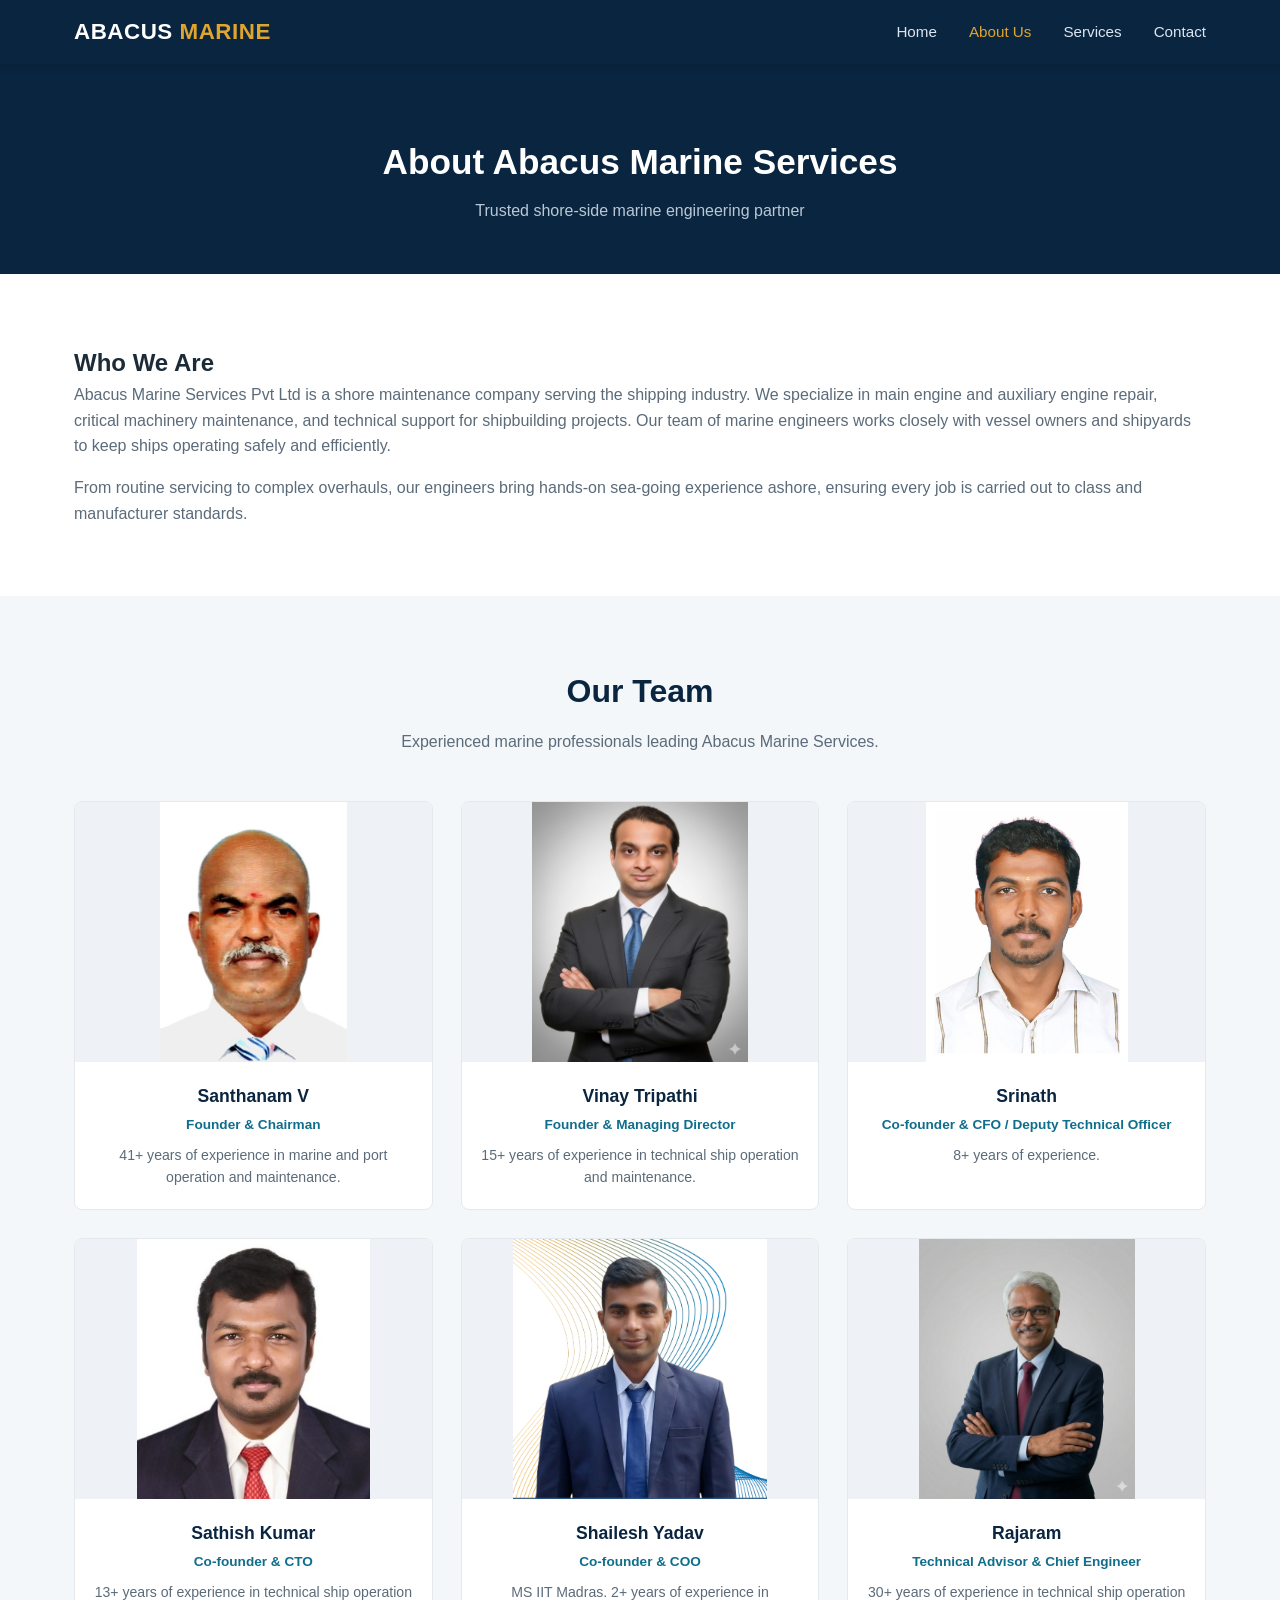
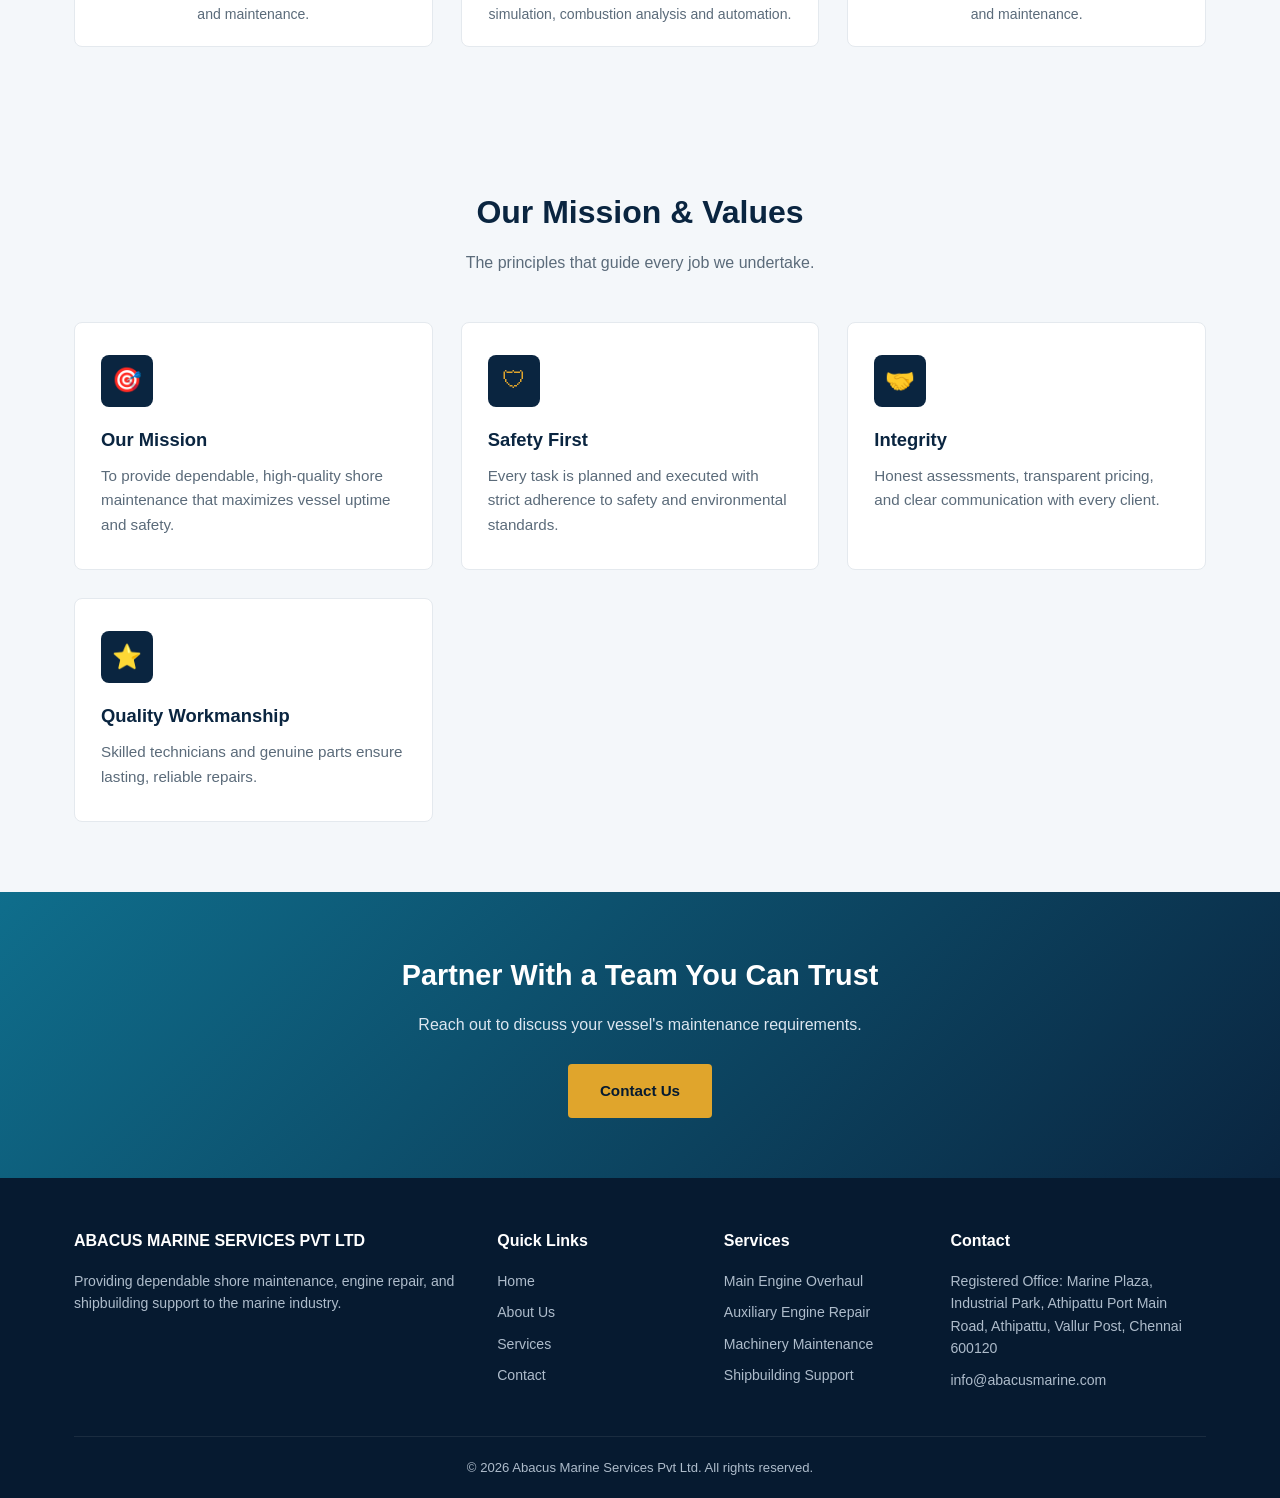
==== about.html @ f72a628b "Initial commit: Abacus Marine Services website" ====
<!DOCTYPE html>
<html lang="en">
<head>
<meta charset="UTF-8">
<meta name="viewport" content="width=device-width, initial-scale=1.0">
<title>About Us | Abacus Marine Services Pvt Ltd</title>
<link rel="stylesheet" href="css/style.css">
</head>
<body>

<header>
  <div class="navbar">
    <a href="index.html" class="logo">ABACUS <span>MARINE</span></a>
    <nav class="nav-links">
      <a href="index.html">Home</a>
      <a href="about.html" class="active">About Us</a>
      <a href="services.html">Services</a>
      <a href="contact.html">Contact</a>
    </nav>
    <button class="nav-toggle" aria-label="Toggle menu"><span></span><span></span><span></span></button>
  </div>
</header>

<section class="page-banner">
  <div class="container">
    <h1>About Abacus Marine Services</h1>
    <p>Trusted shore-side marine engineering partner</p>
  </div>
</section>

<section>
  <div class="container">
    <div class="text">
      <h2>Who We Are</h2>
      <p style="color:var(--gray);margin-bottom:16px;">Abacus Marine Services Pvt Ltd is a shore maintenance company serving the shipping industry. We specialize in main engine and auxiliary engine repair, critical machinery maintenance, and technical support for shipbuilding projects. Our team of marine engineers works closely with vessel owners and shipyards to keep ships operating safely and efficiently.</p>
      <p style="color:var(--gray);">From routine servicing to complex overhauls, our engineers bring hands-on sea-going experience ashore, ensuring every job is carried out to class and manufacturer standards.</p>
    </div>
  </div>
</section>

<section class="bg-light">
  <div class="container">
    <h2 class="section-title">Our Team</h2>
    <p class="section-sub">Experienced marine professionals leading Abacus Marine Services.</p>
    <div class="grid">
      <div class="team-card">
        <img src="images/team/santhanam-v.jpeg" alt="Santhanam V">
        <div class="team-info">
          <h3>Santhanam V</h3>
          <p class="role">Founder & Chairman</p>
          <p class="exp">41+ years of experience in marine and port operation and maintenance.</p>
        </div>
      </div>
      <div class="team-card">
        <img src="images/team/vinay-tripathi.jpeg" alt="Vinay Tripathi">
        <div class="team-info">
          <h3>Vinay Tripathi</h3>
          <p class="role">Founder & Managing Director</p>
          <p class="exp">15+ years of experience in technical ship operation and maintenance.</p>
        </div>
      </div>
      <div class="team-card">
        <img src="images/team/srinath.jpeg" alt="Srinath">
        <div class="team-info">
          <h3>Srinath</h3>
          <p class="role">Co-founder & CFO / Deputy Technical Officer</p>
          <p class="exp">8+ years of experience.</p>
        </div>
      </div>
      <div class="team-card">
        <img src="images/team/sathish-kumar.jpeg" alt="Sathish Kumar">
        <div class="team-info">
          <h3>Sathish Kumar</h3>
          <p class="role">Co-founder & CTO</p>
          <p class="exp">13+ years of experience in technical ship operation and maintenance.</p>
        </div>
      </div>
      <div class="team-card">
        <img src="images/team/shailesh-yadav.png" alt="Shailesh Yadav">
        <div class="team-info">
          <h3>Shailesh Yadav</h3>
          <p class="role">Co-founder & COO</p>
          <p class="exp">MS IIT Madras. 2+ years of experience in simulation, combustion analysis and automation.</p>
        </div>
      </div>
      <div class="team-card">
        <img src="images/team/rajaram.jpeg" alt="Rajaram">
        <div class="team-info">
          <h3>Rajaram</h3>
          <p class="role">Technical Advisor & Chief Engineer</p>
          <p class="exp">30+ years of experience in technical ship operation and maintenance.</p>
        </div>
      </div>
    </div>
  </div>
</section>

<section class="bg-light">
  <div class="container">
    <h2 class="section-title">Our Mission & Values</h2>
    <p class="section-sub">The principles that guide every job we undertake.</p>
    <div class="grid">
      <div class="card">
        <div class="icon">🎯</div>
        <h3>Our Mission</h3>
        <p>To provide dependable, high-quality shore maintenance that maximizes vessel uptime and safety.</p>
      </div>
      <div class="card">
        <div class="icon">🛡</div>
        <h3>Safety First</h3>
        <p>Every task is planned and executed with strict adherence to safety and environmental standards.</p>
      </div>
      <div class="card">
        <div class="icon">🤝</div>
        <h3>Integrity</h3>
        <p>Honest assessments, transparent pricing, and clear communication with every client.</p>
      </div>
      <div class="card">
        <div class="icon">⭐</div>
        <h3>Quality Workmanship</h3>
        <p>Skilled technicians and genuine parts ensure lasting, reliable repairs.</p>
      </div>
    </div>
  </div>
</section>

<section class="cta-band">
  <div class="container">
    <h2>Partner With a Team You Can Trust</h2>
    <p>Reach out to discuss your vessel's maintenance requirements.</p>
    <a href="contact.html" class="btn btn-primary">Contact Us</a>
  </div>
</section>

<footer>
  <div class="container">
    <div class="footer-grid">
      <div>
        <h4>ABACUS MARINE SERVICES PVT LTD</h4>
        <p>Providing dependable shore maintenance, engine repair, and shipbuilding support to the marine industry.</p>
      </div>
      <div>
        <h4>Quick Links</h4>
        <ul>
          <li><a href="index.html">Home</a></li>
          <li><a href="about.html">About Us</a></li>
          <li><a href="services.html">Services</a></li>
          <li><a href="contact.html">Contact</a></li>
        </ul>
      </div>
      <div>
        <h4>Services</h4>
        <ul>
          <li>Main Engine Overhaul</li>
          <li>Auxiliary Engine Repair</li>
          <li>Machinery Maintenance</li>
          <li>Shipbuilding Support</li>
        </ul>
      </div>
      <div>
        <h4>Contact</h4>
        <ul>
          <li>Registered Office: Marine Plaza, Industrial Park, Athipattu Port Main Road, Athipattu, Vallur Post, Chennai 600120</li>
          <li>info@abacusmarine.com</li>
        </ul>
      </div>
    </div>
    <div class="footer-bottom">
      &copy; 2026 Abacus Marine Services Pvt Ltd. All rights reserved.
    </div>
  </div>
</footer>

<script src="js/main.js"></script>
</body>
</html>
---- css/style.css ----
:root{
  --navy:#0a2540;
  --navy-dark:#061a30;
  --teal:#0f6e8c;
  --accent:#e0a52c;
  --light:#f4f7fa;
  --gray:#5b6b7a;
  --white:#ffffff;
}

*{margin:0;padding:0;box-sizing:border-box;}

body{
  font-family:'Segoe UI',Arial,sans-serif;
  color:#1c2b38;
  line-height:1.6;
  background:var(--white);
}

a{text-decoration:none;color:inherit;}
ul{list-style:none;}
img{max-width:100%;display:block;}

.container{
  max-width:1180px;
  margin:0 auto;
  padding:0 24px;
}

/* Header */
header{
  background:var(--navy);
  position:sticky;
  top:0;
  z-index:100;
  box-shadow:0 2px 8px rgba(0,0,0,.15);
}

.navbar{
  display:flex;
  align-items:center;
  justify-content:space-between;
  padding:14px 24px;
  max-width:1180px;
  margin:0 auto;
}

.logo{
  color:var(--white);
  font-size:1.4rem;
  font-weight:700;
  letter-spacing:.5px;
}
.logo span{color:var(--accent);}

.nav-links{
  display:flex;
  gap:32px;
}
.nav-links a{
  color:#dce6f0;
  font-weight:500;
  font-size:.95rem;
  transition:color .2s;
}
.nav-links a:hover, .nav-links a.active{color:var(--accent);}

.nav-toggle{
  display:none;
  flex-direction:column;
  gap:5px;
  cursor:pointer;
  background:none;
  border:none;
}
.nav-toggle span{
  width:26px;height:3px;background:var(--white);border-radius:2px;
}

/* Hero */
.hero{
  background:linear-gradient(rgba(6,26,48,.75),rgba(6,26,48,.75)),url('data:image/svg+xml;utf8,<svg xmlns="http://www.w3.org/2000/svg" width="1200" height="700"><rect width="1200" height="700" fill="%230a2540"/><path d="M0 500 Q300 450 600 500 T1200 500 V700 H0 Z" fill="%23133a5c"/></svg>');
  background-size:cover;
  background-position:center;
  color:var(--white);
  padding:110px 0 90px;
  text-align:center;
}
.hero h1{
  font-size:2.6rem;
  margin-bottom:16px;
  font-weight:700;
}
.hero p{
  font-size:1.15rem;
  color:#c9d6e3;
  max-width:640px;
  margin:0 auto 30px;
}

.btn{
  display:inline-block;
  padding:13px 30px;
  border-radius:4px;
  font-weight:600;
  font-size:.95rem;
  transition:all .2s;
  border:2px solid transparent;
}
.btn-primary{
  background:var(--accent);
  color:var(--navy-dark);
}
.btn-primary:hover{background:#c78f22;}
.btn-outline{
  border-color:var(--white);
  color:var(--white);
  margin-left:14px;
}
.btn-outline:hover{background:var(--white);color:var(--navy);}

/* Section generic */
section{padding:70px 0;}
.section-title{
  text-align:center;
  margin-bottom:12px;
  font-size:2rem;
  color:var(--navy);
}
.section-sub{
  text-align:center;
  color:var(--gray);
  max-width:600px;
  margin:0 auto 46px;
}

.bg-light{background:var(--light);}

/* Cards grid */
.grid{
  display:grid;
  grid-template-columns:repeat(auto-fit,minmax(270px,1fr));
  gap:28px;
}

.card{
  background:var(--white);
  border:1px solid #e4e9ee;
  border-radius:8px;
  padding:32px 26px;
  transition:transform .2s, box-shadow .2s;
}
.card:hover{
  transform:translateY(-5px);
  box-shadow:0 12px 24px rgba(10,37,64,.08);
}
.card .icon{
  width:52px;height:52px;
  background:var(--navy);
  color:var(--accent);
  border-radius:8px;
  display:flex;align-items:center;justify-content:center;
  font-size:1.5rem;
  margin-bottom:18px;
}
.card h3{color:var(--navy);margin-bottom:10px;font-size:1.15rem;}
.card p{color:var(--gray);font-size:.95rem;}

/* Stats */
.stats{
  background:var(--navy);
  color:var(--white);
  padding:50px 0;
}
.stats .grid{
  grid-template-columns:repeat(auto-fit,minmax(180px,1fr));
  text-align:center;
}
.stats h2{color:var(--accent);font-size:2.2rem;}
.stats p{color:#c9d6e3;font-size:.9rem;margin-top:6px;}

/* About */
.about-flex{
  display:flex;
  gap:50px;
  align-items:center;
  flex-wrap:wrap;
}
.about-flex .text{flex:1;min-width:280px;}
.about-flex .img-box{
  flex:1;min-width:280px;
  background:linear-gradient(135deg,var(--navy),var(--teal));
  border-radius:8px;
  height:320px;
  display:flex;align-items:center;justify-content:center;
  color:rgba(255,255,255,.5);
  font-size:.9rem;
}
.about-flex h2{color:var(--navy);margin-bottom:16px;font-size:1.8rem;}

/* Team */
.team-card{
  background:var(--white);
  border:1px solid #e4e9ee;
  border-radius:8px;
  overflow:hidden;
  text-align:center;
  transition:transform .2s, box-shadow .2s;
}
.team-card:hover{
  transform:translateY(-5px);
  box-shadow:0 12px 24px rgba(10,37,64,.08);
}
.team-card img{
  width:100%;
  height:260px;
  object-fit:contain;
  object-position:center;
  background:#eef2f6;
  display:block;
}
.team-card .team-info{padding:20px 18px;}
.team-card h3{color:var(--navy);margin-bottom:4px;font-size:1.1rem;}
.team-card .role{color:var(--teal);font-weight:600;font-size:.85rem;margin-bottom:8px;}
.team-card .exp{color:var(--gray);font-size:.88rem;}
.about-flex ul li{
  padding:6px 0 6px 26px;
  position:relative;
  color:var(--gray);
}
.about-flex ul li::before{
  content:"\2713";
  position:absolute;left:0;color:var(--teal);font-weight:700;
}

/* CTA band */
.cta-band{
  background:linear-gradient(135deg,var(--teal),var(--navy));
  color:var(--white);
  text-align:center;
  padding:60px 0;
}
.cta-band h2{margin-bottom:14px;font-size:1.8rem;}
.cta-band p{color:#dce6f0;margin-bottom:26px;}

/* Contact page */
.contact-wrap{
  display:grid;
  grid-template-columns:1fr 1fr;
  gap:50px;
}
@media(max-width:800px){.contact-wrap{grid-template-columns:1fr;}}

.form-group{margin-bottom:18px;}
.form-group label{
  display:block;font-weight:600;margin-bottom:6px;color:var(--navy);font-size:.9rem;
}
.form-group input, .form-group textarea, .form-group select{
  width:100%;padding:11px 14px;border:1px solid #d3dbe3;border-radius:5px;font-size:.95rem;font-family:inherit;
}
.form-group textarea{resize:vertical;min-height:120px;}

.info-item{
  display:flex;gap:16px;margin-bottom:26px;
}
.info-item .icon{
  width:46px;height:46px;flex-shrink:0;
  background:var(--light);
  color:var(--teal);
  border-radius:8px;
  display:flex;align-items:center;justify-content:center;
  font-size:1.2rem;
}
.info-item h4{color:var(--navy);margin-bottom:4px;}
.info-item p{color:var(--gray);font-size:.92rem;}

/* Services page detail */
.service-detail{
  display:flex;gap:40px;align-items:flex-start;flex-wrap:wrap;
  padding:40px 0;
  border-bottom:1px solid #e8edf2;
}
.service-detail:last-child{border-bottom:none;}
.service-detail .num{
  font-size:2.4rem;font-weight:800;color:#dbe4ec;flex-shrink:0;width:70px;
}
.service-detail h3{color:var(--navy);margin-bottom:10px;font-size:1.3rem;}
.service-detail p{color:var(--gray);}

/* Page header banner */
.page-banner{
  background:var(--navy);
  color:var(--white);
  text-align:center;
  padding:70px 0 50px;
}
.page-banner h1{font-size:2.2rem;margin-bottom:8px;}
.page-banner p{color:#b9c8d6;}

/* Footer */
footer{
  background:var(--navy-dark);
  color:#aebccb;
  padding:50px 0 20px;
}
.footer-grid{
  display:grid;
  grid-template-columns:2fr 1fr 1fr 1.3fr;
  gap:30px;
  margin-bottom:36px;
}
@media(max-width:700px){.footer-grid{grid-template-columns:1fr 1fr;}}
.footer-grid h4{color:var(--white);margin-bottom:16px;font-size:1rem;}
.footer-grid p{font-size:.88rem;}
.footer-grid li{margin-bottom:9px;font-size:.88rem;}
.footer-grid a:hover{color:var(--accent);}
.footer-bottom{
  border-top:1px solid rgba(255,255,255,.08);
  padding-top:20px;
  text-align:center;
  font-size:.82rem;
}

/* Responsive nav */
@media(max-width:820px){
  .nav-links{
    position:absolute;
    top:100%;left:0;right:0;
    background:var(--navy);
    flex-direction:column;
    padding:10px 24px 20px;
    display:none;
    gap:6px;
  }
  .nav-links.open{display:flex;}
  .nav-toggle{display:flex;}
  .hero h1{font-size:2rem;}
}
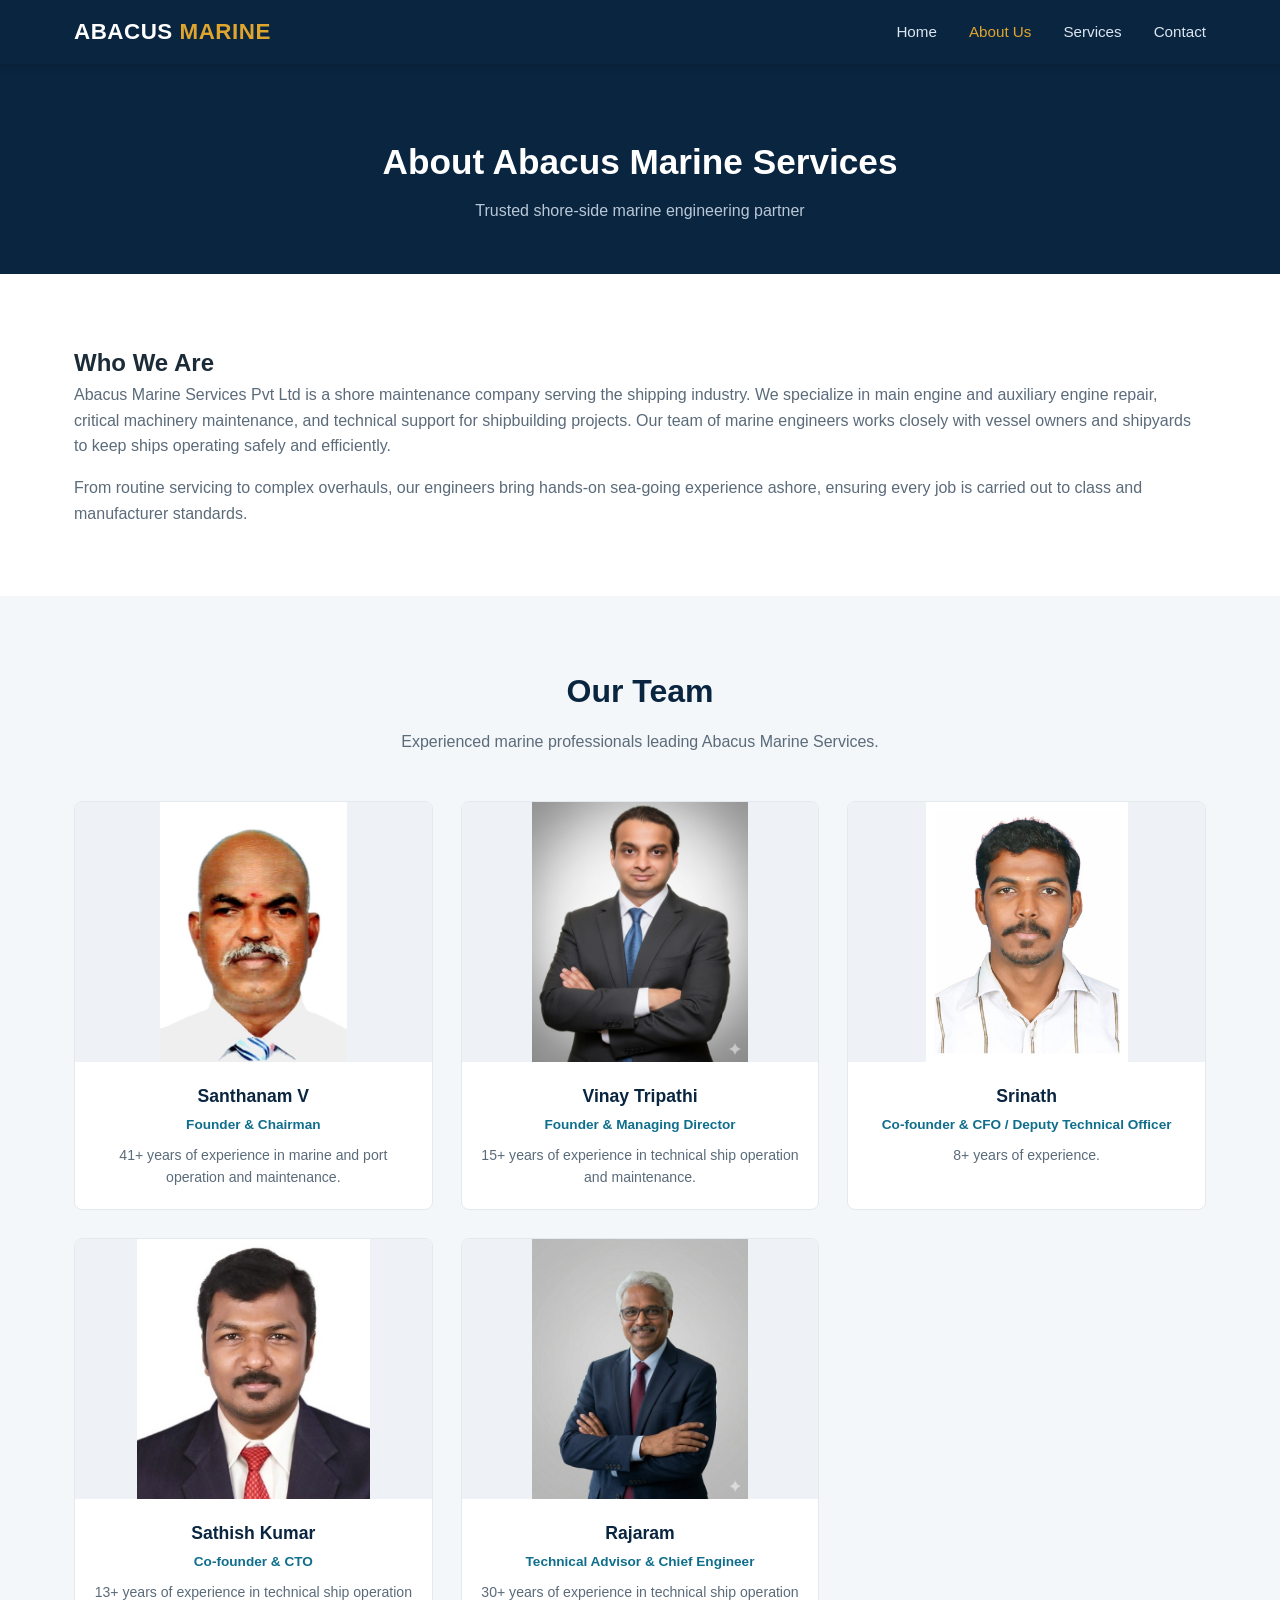
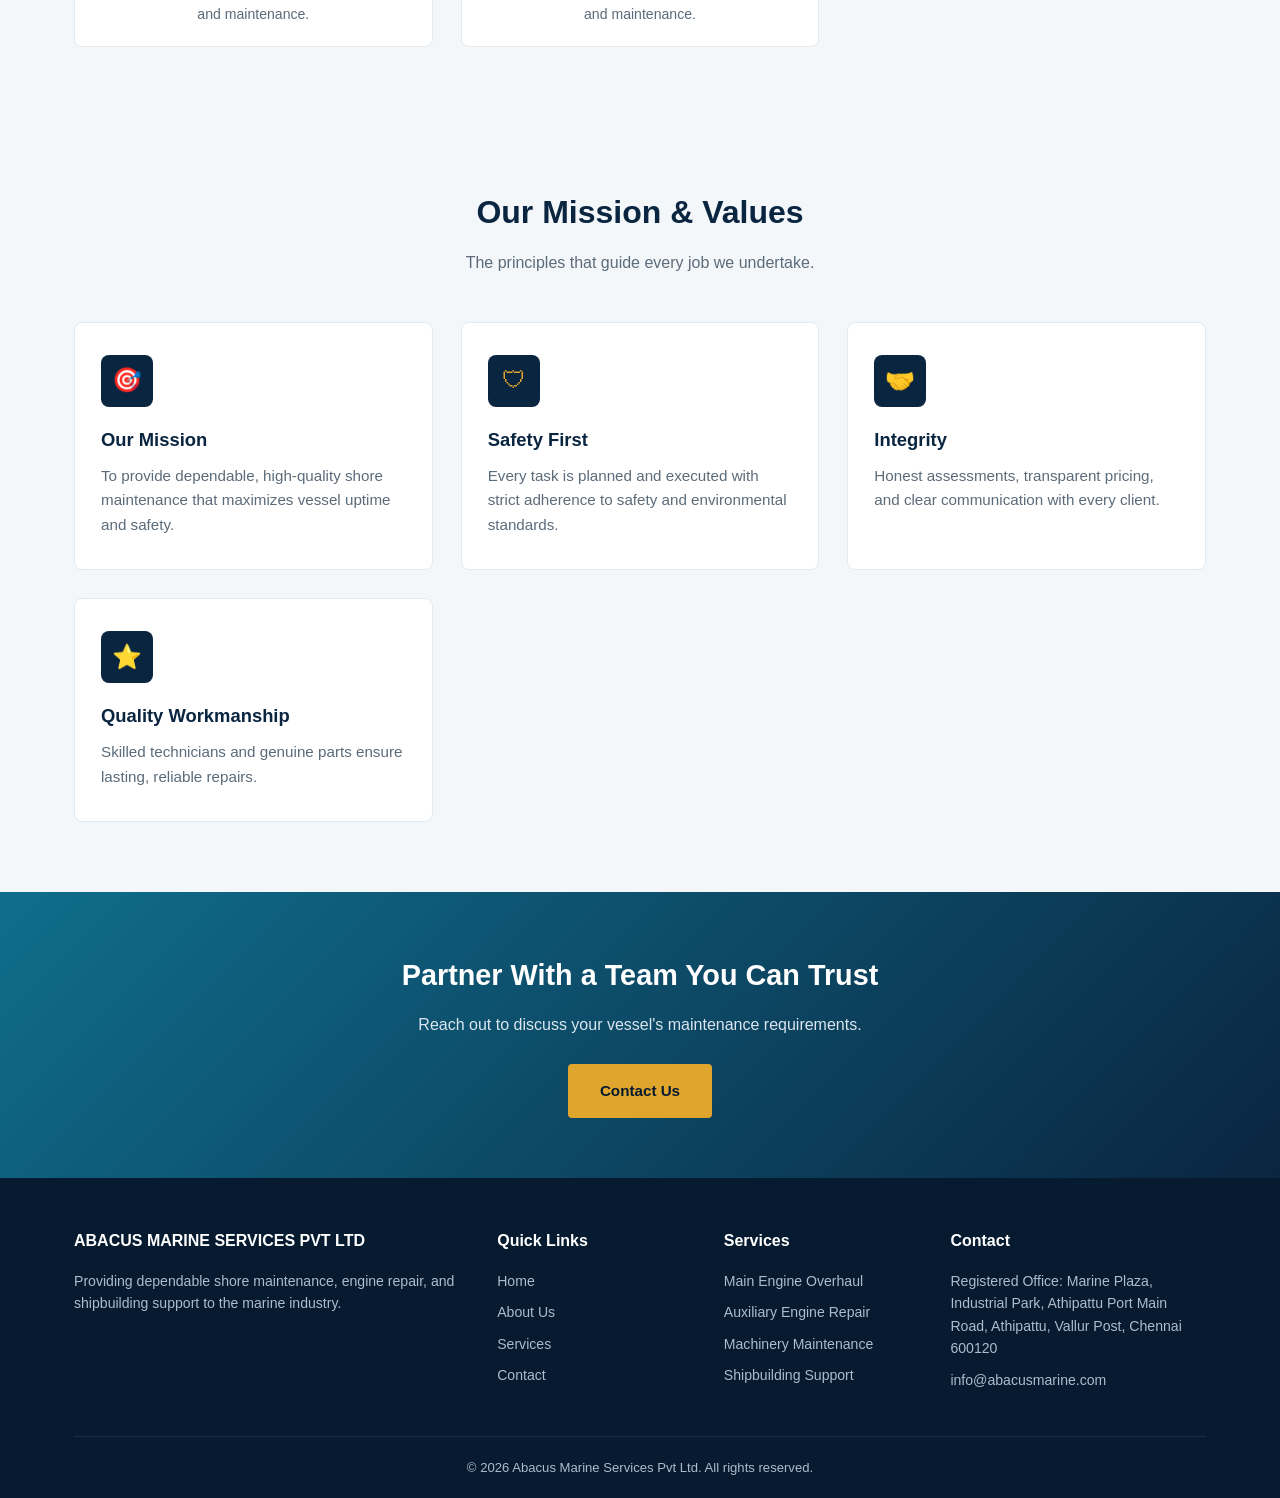
==== commit 6da0bfa4: "fix: remove Shailesh Yadav from team section in about.html Co-Authored-By: Claude Sonnet 4.6 <norepl" ====
--- a/about.html
+++ b/about.html
@@ -73,14 +73,6 @@
           <h3>Sathish Kumar</h3>
           <p class="role">Co-founder & CTO</p>
           <p class="exp">13+ years of experience in technical ship operation and maintenance.</p>
-        </div>
-      </div>
-      <div class="team-card">
-        <img src="images/team/shailesh-yadav.png" alt="Shailesh Yadav">
-        <div class="team-info">
-          <h3>Shailesh Yadav</h3>
-          <p class="role">Co-founder & COO</p>
-          <p class="exp">MS IIT Madras. 2+ years of experience in simulation, combustion analysis and automation.</p>
         </div>
       </div>
       <div class="team-card">
